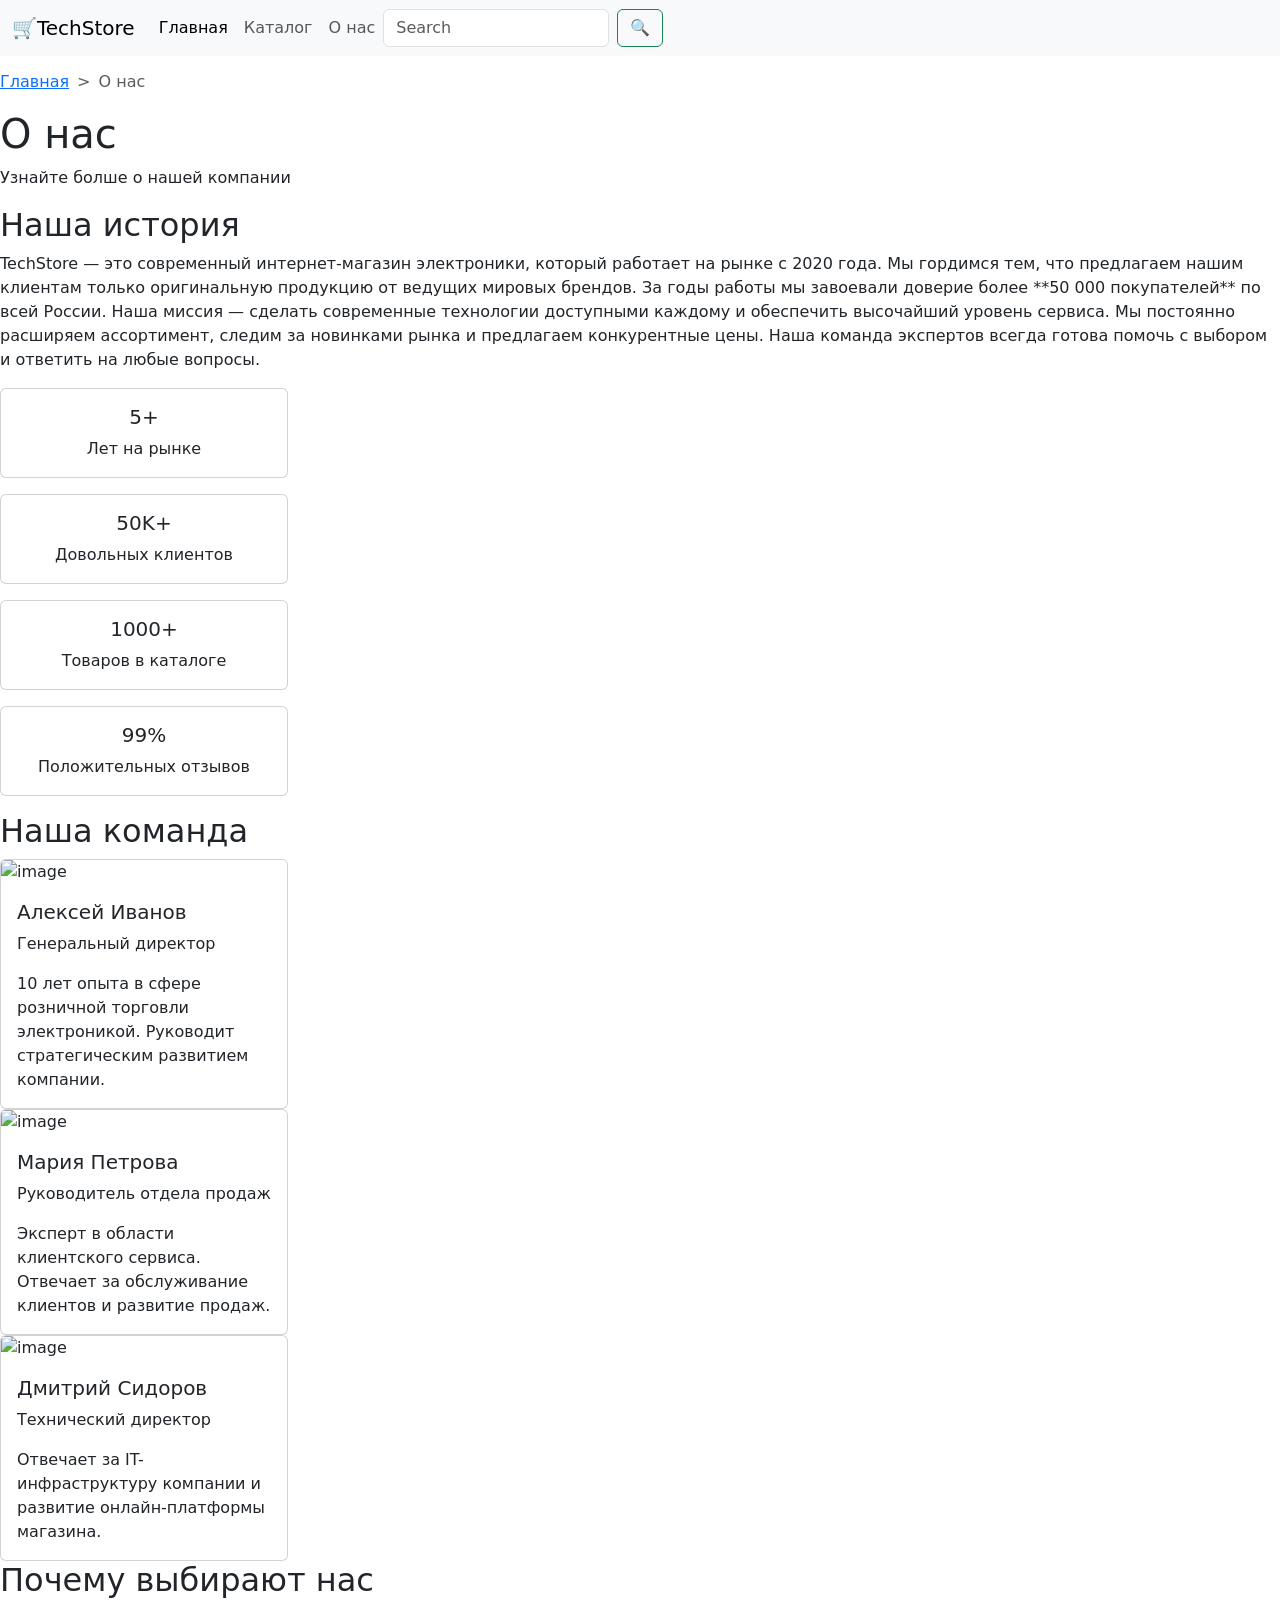
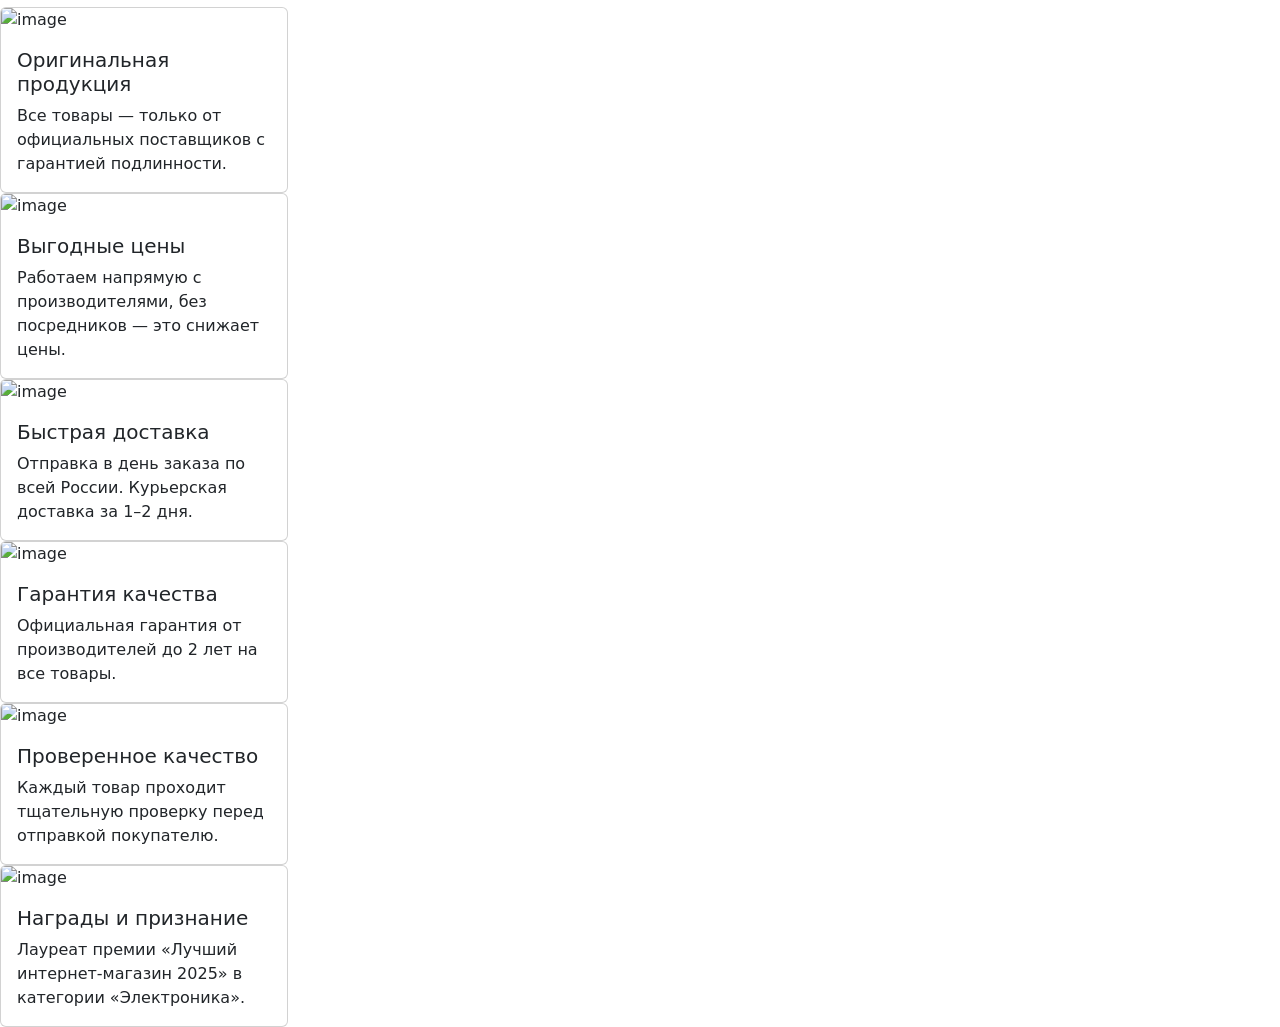
==== about.html @ 9fa6dd86 "Created about.html with team section" ====
<!DOCTYPE html>
<html lang="ru">
<head>
    <meta charset="UTF-8">
    <meta name="viewport" content="width=device-width, initial-scale=1.0">
    <title>🛒TechStore</title>
    <link rel="stylesheet" href="style.css">

    <link href="https://cdn.jsdelivr.net/npm/bootstrap@5.3.8/dist/css/bootstrap.min.css" rel="stylesheet" integrity="sha384-sRIl4kxILFvY47J16cr9ZwB07vP4J8+LH7qKQnuqkuIAvNWLzeN8tE5YBujZqJLB" crossorigin="anonymous">
</head>



<body>
    <section  class="navigation">
        <nav class="navbar navbar-expand-lg bg-body-tertiary">
  <div class="container-fluid">
    <a class="navbar-brand" href="#">🛒TechStore</a>
    <button class="navbar-toggler" type="button" data-bs-toggle="collapse" data-bs-target="#navbarNav" aria-controls="navbarNav" aria-expanded="false" aria-label="Toggle navigation">
      <span class="navbar-toggler-icon"></span>
    </button>

    <div class="collapse navbar-collapse" id="navbarNav">
      <ul class="navbar-nav">
        <li class="nav-item">
          <a class="nav-link active" aria-current="page" href="index.html">Главная</a>
        </li>
        <li class="nav-item">
          <a class="nav-link" href="catalog.html">Каталог</a>
        </li>
        <li class="nav-item">
          <a class="nav-link" href="about.html">О нас</a>
        </li>
      </ul>
      <form class="d-flex me-2" role="search">
      <input class="form-control me-2" type="search" placeholder="Search" aria-label="Search"/>
      <button class="btn btn-outline-success" type="submit">🔍</button>
    </form>
    </div>
  </div>
</section>

<main>
  <section class="main-about">
    <nav style="--bs-breadcrumb-divider: '>';" aria-label="breadcrumb">
  <ol class="breadcrumb">
    <li class="breadcrumb-item"><a href="index.html">Главная</a></li>
    <li class="breadcrumb-item active" aria-current="page">О нас</li>
  </ol>
</nav>
    <h1 class="title">О нас </h1>
    <p>Узнайте болше о нашей компании</p>
  </section>


  <section class="about">
    <h2>Наша история</h2>
    <p>
        TechStore — это современный интернет-магазин электроники, который работает на рынке с 2020 года. Мы гордимся тем, что предлагаем нашим клиентам только оригинальную продукцию от ведущих мировых брендов.

За годы работы мы завоевали доверие более **50 000 покупателей** по всей России. Наша миссия — сделать современные технологии доступными каждому и обеспечить высочайший уровень сервиса.

Мы постоянно расширяем ассортимент, следим за новинками рынка и предлагаем конкурентные цены. Наша команда экспертов всегда готова помочь с выбором и ответить на любые вопросы.
    </p>
    <div class="card-about">
        <div class="card text-center mb-3" style="width: 18rem;">
        <div class="card-body">
            <h5 class="card-title">5+</h5>
            <p class="card-text">Лет на рынке</p>
        </div>
    </div>


    <div class="card text-center mb-3" style="width: 18rem;">
        <div class="card-body">
            <h5 class="card-title">50K+</h5>
            <p class="card-text">Довольных клиентов</p>
        </div>
    </div>


    <div class="card text-center mb-3" style="width: 18rem;">
        <div class="card-body">
            <h5 class="card-title">1000+</h5>
            <p class="card-text">Товаров в каталоге</p>
        </div>
    </div>

    <div class="card text-center mb-3" style="width: 18rem;">
        <div class="card-body">
            <h5 class="card-title">99%</h5>
            <p class="card-text">Положительных отзывов</p>
        </div>
    </div>
    </div>
  </section>

  <section class="team">
    <h2>Наша команда</h2>
    <div class="team-cards">
        <div class="card" style="width: 18rem;">
  <img src="..." class="card-img-top" alt="image">
  <div class="card-body">
    <h5 class="card-title">Aлексей Иванов</h5>
    <p class="post">Генеральный директор</p>
    <p class="card-text">10 лет опыта в сфере розничной торговли электроникой. Руководит стратегическим развитием компании.</p>
  </div>
</div>
    </div>


    <div class="team-cards">
        <div class="card" style="width: 18rem;">
  <img src="..." class="card-img-top" alt="image">
  <div class="card-body">
    <h5 class="card-title">Мария Петрова</h5>
    <p class="post">Руководитель отдела продаж</p>
    <p class="card-text">Эксперт в области клиентского сервиса. Отвечает за обслуживание клиентов и развитие продаж.</p>
  </div>
</div>
    </div>


    <div class="team-cards">
        <div class="card" style="width: 18rem;">
  <img src="..." class="card-img-top" alt="image">
  <div class="card-body">
    <h5 class="card-title">Дмитрий Сидоров</h5>
    <p class="post">Технический директор</p>
    <p class="card-text">Отвечает за IT-инфраструктуру компании и развитие онлайн-платформы магазина.</p>
  </div>
</div>
    </div>
  </section>

  <section class="choose-us">
    <h2>Почему выбирают нас</h2>
    <div class="choose-us-cards">
        <div class="team-cards">
  <div class="card" style="width: 18rem;">
    <img src="..." class="card-img-top" alt="image">
    <div class="card-body">
      <h5 class="card-title">Оригинальная продукция</h5>
      <p class="card-text">Все товары — только от официальных поставщиков с гарантией подлинности.</p>
    </div>
  </div>

  <div class="card" style="width: 18rem;">
    <img src="..." class="card-img-top" alt="image">
    <div class="card-body">
      <h5 class="card-title">Выгодные цены</h5>
      <p class="card-text">Работаем напрямую с производителями, без посредников — это снижает цены.</p>
    </div>
  </div>

  <div class="card" style="width: 18rem;">
    <img src="..." class="card-img-top" alt="image">
    <div class="card-body">
      <h5 class="card-title">Быстрая доставка</h5>
      <p class="card-text">Отправка в день заказа по всей России. Курьерская доставка за 1–2 дня.</p>
    </div>
  </div>

  <div class="card" style="width: 18rem;">
    <img src="..." class="card-img-top" alt="image">
    <div class="card-body">
      <h5 class="card-title">Гарантия качества</h5>
      <p class="card-text">Официальная гарантия от производителей до 2 лет на все товары.</p>
    </div>
  </div>

  <div class="card" style="width: 18rem;">
    <img src="..." class="card-img-top" alt="image">
    <div class="card-body">
      <h5 class="card-title">Проверенное качество</h5>
      <p class="card-text">Каждый товар проходит тщательную проверку перед отправкой покупателю.</p>
    </div>
  </div>

  <div class="card" style="width: 18rem;">
    <img src="..." class="card-img-top" alt="image">
    <div class="card-body">
      <h5 class="card-title">Награды и признание</h5>
      <p class="card-text">Лауреат премии «Лучший интернет-магазин 2025» в категории «Электроника».</p>
    </div>
  </div>
</div>

    </div>
  </section>
</main>


    <script src="https://cdn.jsdelivr.net/npm/bootstrap@5.3.8/dist/js/bootstrap.bundle.min.js" integrity="sha384-FKyoEForCGlyvwx9Hj09JcYn3nv7wiPVlz7YYwJrWVcXK/BmnVDxM+D2scQbITxI" crossorigin="anonymous"></script>
</body>
</html>
---- style.css ----
* {
    margin: 0;
    padding: 0;
    box-sizing: border-box;
}
body {
    padding-top: 70px;
}
.navigation {
    position: fixed;
    top: 0;
    left: 0;
    right: 0;
    z-index: 1000;
}
.main {
    display: flex;
    flex-direction: column;
    align-items: center;
    justify-content: center;
}
.price {
    display: flex;
}
.old-price {
    margin-right: 10px;
}
.popular-products-card {
    display: flex;
}
.advantages-cards {
    display: flex;
}
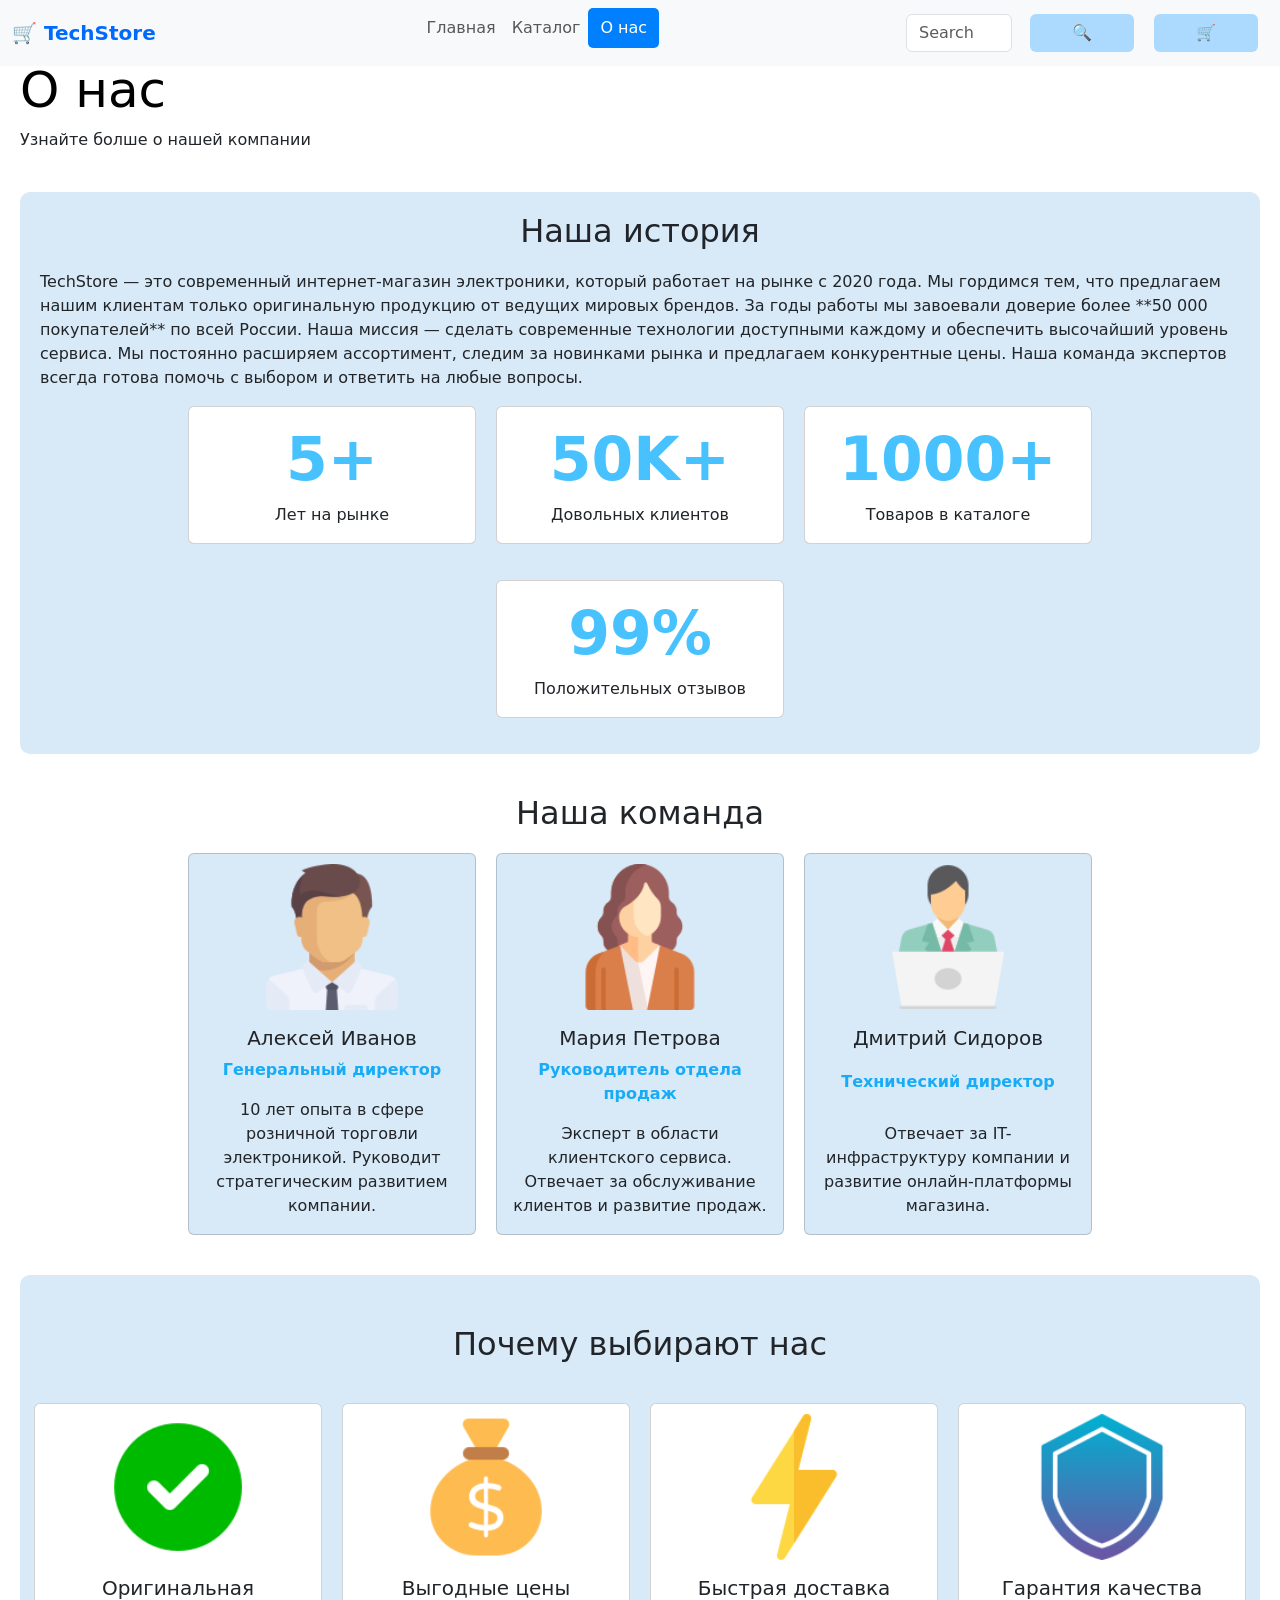
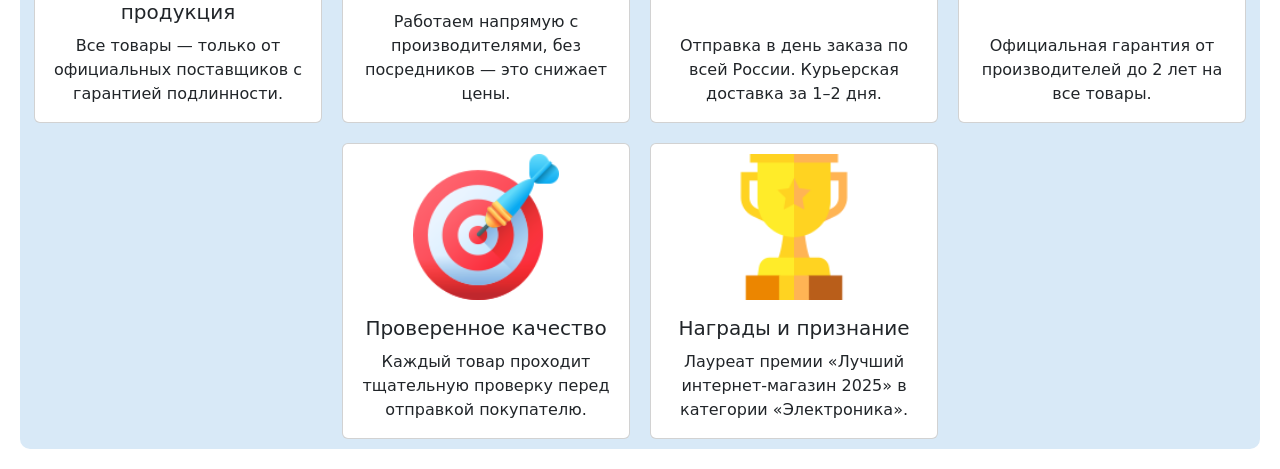
==== commit 5fcb4250: "Added CSS styles for about.html" ====
--- a/about.html
+++ b/about.html
@@ -12,33 +12,39 @@
 
 
 <body>
-    <section  class="navigation">
-        <nav class="navbar navbar-expand-lg bg-body-tertiary">
-  <div class="container-fluid">
-    <a class="navbar-brand" href="#">🛒TechStore</a>
-    <button class="navbar-toggler" type="button" data-bs-toggle="collapse" data-bs-target="#navbarNav" aria-controls="navbarNav" aria-expanded="false" aria-label="Toggle navigation">
-      <span class="navbar-toggler-icon"></span>
-    </button>
-
-    <div class="collapse navbar-collapse" id="navbarNav">
-      <ul class="navbar-nav">
-        <li class="nav-item">
-          <a class="nav-link active" aria-current="page" href="index.html">Главная</a>
-        </li>
-        <li class="nav-item">
-          <a class="nav-link" href="catalog.html">Каталог</a>
-        </li>
-        <li class="nav-item">
-          <a class="nav-link" href="about.html">О нас</a>
-        </li>
-      </ul>
-      <form class="d-flex me-2" role="search">
-      <input class="form-control me-2" type="search" placeholder="Search" aria-label="Search"/>
-      <button class="btn btn-outline-success" type="submit">🔍</button>
-    </form>
-    </div>
-  </div>
+    <section class="navigation">
+  <nav class="navbar navbar-expand-lg bg-body-tertiary">
+    <div class="container-fluid">
+      <a class="navbar-brand">🛒 TechStore</a>
+      <button class="navbar-toggler" type="button" data-bs-toggle="collapse" data-bs-target="#navbarNav" aria-controls="navbarNav" aria-expanded="false" aria-label="Toggle navigation">
+        <span class="navbar-toggler-icon"></span>
+      </button>
+
+      <div class="collapse navbar-collapse" id="navbarNav">
+        
+        <ul class="navbar-nav mx-auto">
+          <li class="nav-item">
+            <a class="nav-link" aria-current="page" href="index.html">Главная</a>
+          </li>
+          <li class="nav-item">
+            <a class="nav-link" href="catalog.html">Каталог</a>
+          </li>
+          <li class="nav-item">
+            <a class="nav-link active" href="about.html">О нас</a>
+          </li>
+        </ul>
+
+        
+        <form class="d-flex ms-center" role="search">
+          <input class="form-control me-2" type="search" placeholder="Search" aria-label="Search"/>
+          <button class="btn btn-outline-success" type="submit">🔍</button>
+          <button class="btn btn-outline-success" type="submit">🛒</button>
+        </form>
+      </div>
+    </div>
+  </nav>
 </section>
+
 
 <main>
   <section class="main-about">
@@ -99,93 +105,92 @@
     <h2>Наша команда</h2>
     <div class="team-cards">
         <div class="card" style="width: 18rem;">
-  <img src="..." class="card-img-top" alt="image">
-  <div class="card-body">
-    <h5 class="card-title">Aлексей Иванов</h5>
-    <p class="post">Генеральный директор</p>
-    <p class="card-text">10 лет опыта в сфере розничной торговли электроникой. Руководит стратегическим развитием компании.</p>
-  </div>
-</div>
-    </div>
+        <img src="img/about/boss.png" class="card-img-top" alt="image">
+        <div class="card-body">
+          <h5 class="card-title">Aлексей Иванов</h5>
+          <p class="post">Генеральный директор</p>
+          <p class="card-text">10 лет опыта в сфере розничной торговли электроникой. Руководит стратегическим развитием компании.</p>
+        </div>
+      </div>
+
 
 
     <div class="team-cards">
         <div class="card" style="width: 18rem;">
-  <img src="..." class="card-img-top" alt="image">
-  <div class="card-body">
-    <h5 class="card-title">Мария Петрова</h5>
-    <p class="post">Руководитель отдела продаж</p>
-    <p class="card-text">Эксперт в области клиентского сервиса. Отвечает за обслуживание клиентов и развитие продаж.</p>
-  </div>
-</div>
+        <img src="img/about/boss2.png" class="card-img-top" alt="image">
+        <div class="card-body">
+          <h5 class="card-title">Мария Петрова</h5>
+          <p class="post">Руководитель отдела продаж</p>
+          <p class="card-text">Эксперт в области клиентского сервиса. Отвечает за обслуживание клиентов и развитие продаж.</p>
+        </div>
+      </div>
     </div>
 
 
     <div class="team-cards">
         <div class="card" style="width: 18rem;">
-  <img src="..." class="card-img-top" alt="image">
-  <div class="card-body">
-    <h5 class="card-title">Дмитрий Сидоров</h5>
-    <p class="post">Технический директор</p>
-    <p class="card-text">Отвечает за IT-инфраструктуру компании и развитие онлайн-платформы магазина.</p>
-  </div>
-</div>
+        <img src="img/about/boss of technical.png" class="card-img-top" alt="image">
+        <div class="card-body">
+          <h5 class="card-title">Дмитрий Сидоров</h5>
+          <p class="post">Технический директор</p>
+          <p class="card-text">Отвечает за IT-инфраструктуру компании и развитие онлайн-платформы магазина.</p>
+        </div>
+      </div>
     </div>
   </section>
 
   <section class="choose-us">
     <h2>Почему выбирают нас</h2>
     <div class="choose-us-cards">
-        <div class="team-cards">
-  <div class="card" style="width: 18rem;">
-    <img src="..." class="card-img-top" alt="image">
-    <div class="card-body">
-      <h5 class="card-title">Оригинальная продукция</h5>
-      <p class="card-text">Все товары — только от официальных поставщиков с гарантией подлинности.</p>
-    </div>
-  </div>
-
-  <div class="card" style="width: 18rem;">
-    <img src="..." class="card-img-top" alt="image">
-    <div class="card-body">
-      <h5 class="card-title">Выгодные цены</h5>
-      <p class="card-text">Работаем напрямую с производителями, без посредников — это снижает цены.</p>
-    </div>
-  </div>
-
-  <div class="card" style="width: 18rem;">
-    <img src="..." class="card-img-top" alt="image">
-    <div class="card-body">
-      <h5 class="card-title">Быстрая доставка</h5>
-      <p class="card-text">Отправка в день заказа по всей России. Курьерская доставка за 1–2 дня.</p>
-    </div>
-  </div>
-
-  <div class="card" style="width: 18rem;">
-    <img src="..." class="card-img-top" alt="image">
-    <div class="card-body">
-      <h5 class="card-title">Гарантия качества</h5>
-      <p class="card-text">Официальная гарантия от производителей до 2 лет на все товары.</p>
-    </div>
-  </div>
-
-  <div class="card" style="width: 18rem;">
-    <img src="..." class="card-img-top" alt="image">
-    <div class="card-body">
-      <h5 class="card-title">Проверенное качество</h5>
-      <p class="card-text">Каждый товар проходит тщательную проверку перед отправкой покупателю.</p>
-    </div>
-  </div>
-
-  <div class="card" style="width: 18rem;">
-    <img src="..." class="card-img-top" alt="image">
-    <div class="card-body">
-      <h5 class="card-title">Награды и признание</h5>
-      <p class="card-text">Лауреат премии «Лучший интернет-магазин 2025» в категории «Электроника».</p>
-    </div>
-  </div>
-</div>
-
+        <div class="choose-cards">
+          <div class="card" style="width: 18rem;">
+            <img src="img/about/original.png" class="card-img-top" alt="image">
+            <div class="card-body">
+              <h5 class="card-title">Оригинальная продукция</h5>
+              <p class="card-text">Все товары — только от официальных поставщиков с гарантией подлинности.</p>
+            </div>
+          </div>
+
+        <div class="card" style="width: 18rem;">
+          <img src="img/about/price.png" class="card-img-top" alt="image">
+          <div class="card-body">
+            <h5 class="card-title">Выгодные цены</h5>
+            <p class="card-text">Работаем напрямую с производителями, без посредников — это снижает цены.</p>
+          </div>
+        </div>
+
+        <div class="card" style="width: 18rem;">
+          <img src="img/about/delivery.png" class="card-img-top" alt="image">
+          <div class="card-body">
+            <h5 class="card-title">Быстрая доставка</h5>
+            <p class="card-text">Отправка в день заказа по всей России. Курьерская доставка за 1–2 дня.</p>
+          </div>
+        </div>
+
+        <div class="card" style="width: 18rem;">
+          <img src="img/about/quality.png" class="card-img-top" alt="image">
+          <div class="card-body">
+            <h5 class="card-title">Гарантия качества</h5>
+            <p class="card-text">Официальная гарантия от производителей до 2 лет на все товары.</p>
+          </div>
+        </div>
+
+        <div class="card" style="width: 18rem;">
+          <img src="img/about/proven quality.png" class="card-img-top" alt="image">
+          <div class="card-body">
+            <h5 class="card-title">Проверенное качество</h5>
+            <p class="card-text">Каждый товар проходит тщательную проверку перед отправкой покупателю.</p>
+          </div>
+        </div>
+
+        <div class="card" style="width: 18rem;">
+          <img src="img/about/goblet.png" class="card-img-top" alt="image">
+          <div class="card-body">
+            <h5 class="card-title">Награды и признание</h5>
+            <p class="card-text">Лауреат премии «Лучший интернет-магазин 2025» в категории «Электроника».</p>
+          </div>
+        </div>
+      </div>
     </div>
   </section>
 </main>
--- a/style.css
+++ b/style.css
@@ -1,33 +1,272 @@
 * {
-    margin: 0;
-    padding: 0;
-    box-sizing: border-box;
-}
-body {
-    padding-top: 70px;
+  margin: 0;
+  padding: 0;
+  box-sizing: border-box;
+}
+.page-body {
+  padding-top: 50px;
+  background-color: rgb(233, 244, 255);
 }
 .navigation {
-    position: fixed;
-    top: 0;
-    left: 0;
-    right: 0;
-    z-index: 1000;
-}
+  position: fixed;
+  top: 0;
+  left: 0;
+  right: 0;
+  z-index: 1000;
+}
+.navigation .navbar .navbar-brand {
+  color: rgb(0, 106, 255) !important;
+  font-weight: bold;
+}
+
+.navigation .navbar .nav-link.active {
+  background-color: rgb(0, 128, 255); 
+  color: white; 
+  border-radius: 5px; 
+  padding: 8px 12px; 
+}
+.navigation .navbar .d-flex .btn{
+  background-color: rgb(172, 218, 255);
+  border: none;
+  margin: 0 10px;
+}
+.navbar-nav {
+  padding-bottom: 10px;
+}
+/*--------------------------------------------------*/
 .main {
-    display: flex;
-    flex-direction: column;
-    align-items: center;
-    justify-content: center;
+  display: flex;
+  flex-direction: column;
+  flex-wrap: wrap;
+  align-items: center;
+  justify-content: center;
+  background: linear-gradient(to bottom right, rgb(0, 153, 255), rgb(0, 234, 255) );
+  padding: 30px;
+}
+.title {
+  color: white;
+  font-size: 50px;
+}
+.subtitle {
+  color: white;
+}
+.button {
+  color: white;
+  padding: 10px;
+  border-radius: 10px;
+  background-color: rgb(0, 128, 255);
+  border: none;
+  text-decoration: none;
+}
+.popular-products h2 {
+  font-size: 30px;
+  text-align: center;
+  padding: 20px;
+}
+
+.popular-products-card {
+  display: flex;
+  flex-wrap: wrap;
+  justify-content: center;
+  gap: 20px;
+  margin: 20px;
+}
+.popular-products-card .card {
+  min-height: 500px;
+}
+.card {
+  width: 18rem;
+  height: 100%;
+  display: flex;
+  flex-direction: column;
+  justify-content: space-between;
+  position: relative;
+}
+
+.card-body {
+  display: flex;
+  flex-direction: column;
+  justify-content: space-between;
+}
+
+.btn {
+  width: 100%;
+  margin-top: auto;
+}
+.popular-products-card .card-img-top {
+    padding: 10px 70px 10px 70px;
+    object-position: center;
+    background: linear-gradient(#7b4fdb,#4646c9);
+}
+.popular-products-card .btn {
+  background-color: rgb(0, 204, 255);
+  border: none;
 }
 .price {
-    display: flex;
-}
+  display: flex;
+  flex-direction: row;
+  align-items: center;
+}
+
 .old-price {
-    margin-right: 10px;
-}
-.popular-products-card {
-    display: flex;
+  margin-right: 10px;
+  text-decoration: line-through;
+  font-size: 17px;
+  color: gray;
+}
+.new-price {
+  font-size: 25px;
+  font-weight: bold;
+}
+.badge-red,
+.badge-blue {
+  position: absolute;
+  top: 10px;
+  left: 10px;
+  padding: 3px 10px;
+  border-radius: 7px;
+  color: white;
+}
+.badge-blue {
+  background-color: rgb(2, 213, 255);
+}
+.badge-red {
+  background-color: rgb(255, 79, 79);
+}
+.view-products {
+  width: 300px;
+  display: flex;
+  justify-content: center;
+  align-items: center;
+  padding: 15px 0; 
+  text-decoration: none;
+  border-radius: 10px;
+  border: 1px solid rgb(0, 162, 255);
+  margin: 0 auto;
+}
+/*--------------------------------------------------*/
+.advantages h2 {
+    font-size: 30px;
+    text-align: center;
+    padding: 20px;
 }
 .advantages-cards {
     display: flex;
-}
+    justify-content: center;
+    flex-wrap: wrap;
+    gap: 20px;
+}
+.advantages .card-img-top {
+  padding: 10px 70px;
+}
+
+
+
+
+/*Каталог*/
+.catalog {
+  margin: 20px;
+}
+.catalog .catalog-cards {
+  display: flex;
+  flex-wrap: wrap;
+  justify-content: center;
+  gap: 20px;
+}
+.catalog-cards .card-img-top {
+  padding: 10px 70px 10px 70px;
+  object-position: center;
+  background: linear-gradient(#7b4fdb,#4646c9);
+}
+
+
+
+
+/*О нас*/
+.main-about {
+  margin: 20px;
+  margin-bottom: 40px;
+}
+.main-about .title {
+  color: black;
+}
+
+
+
+.about {
+  background-color: rgb(216, 233, 247);
+  margin: 20px;
+  border-radius: 10px;
+  padding: 20px;
+}
+.about h2 {
+  text-align: center;
+  margin-bottom: 20px;
+}
+.card-about {
+  display: flex;
+  flex-wrap: wrap;
+  gap: 20px;
+  justify-content: center;
+}
+.card-about .card-title {
+  font-size: 60px;
+  color: #48c2ff;
+   font-weight: bold;
+}
+
+
+.team {
+  margin: 20px;
+}
+.team h2 {
+  margin:40px 0 20px;
+  text-align: center;
+}
+.team-cards {
+  display: flex;
+  flex-wrap: wrap;
+  justify-content: center;
+  gap: 20px;
+}
+.team-cards .card {
+  background-color: rgb(216, 233, 247);
+  text-align: center;
+}
+.team-cards .post {
+  color: #18acf7;
+  font-weight: bold;
+}
+.team-cards .card-img-top {
+  padding: 10px 70px 0 70px;
+  object-position: center;
+}
+
+
+.choose-us {
+  background-color: rgb(216, 233, 247);
+  margin: 20px;
+  margin-top: 40px;
+  border-radius: 10px;
+  padding: 10px;
+}
+.choose-us h2 {
+  margin: 40px;
+  text-align: center;
+}
+.choose-cards {
+  display: flex;
+  flex-wrap: wrap;
+  justify-content: center;
+  gap: 20px;
+}
+.choose-cards .card {
+  text-align: center;
+}
+.choose-cards .card-title {
+  margin-bottom: 10px;
+}
+.choose-cards .card-img-top {
+  padding: 10px 70px 0 70px;
+  object-position: center;
+}
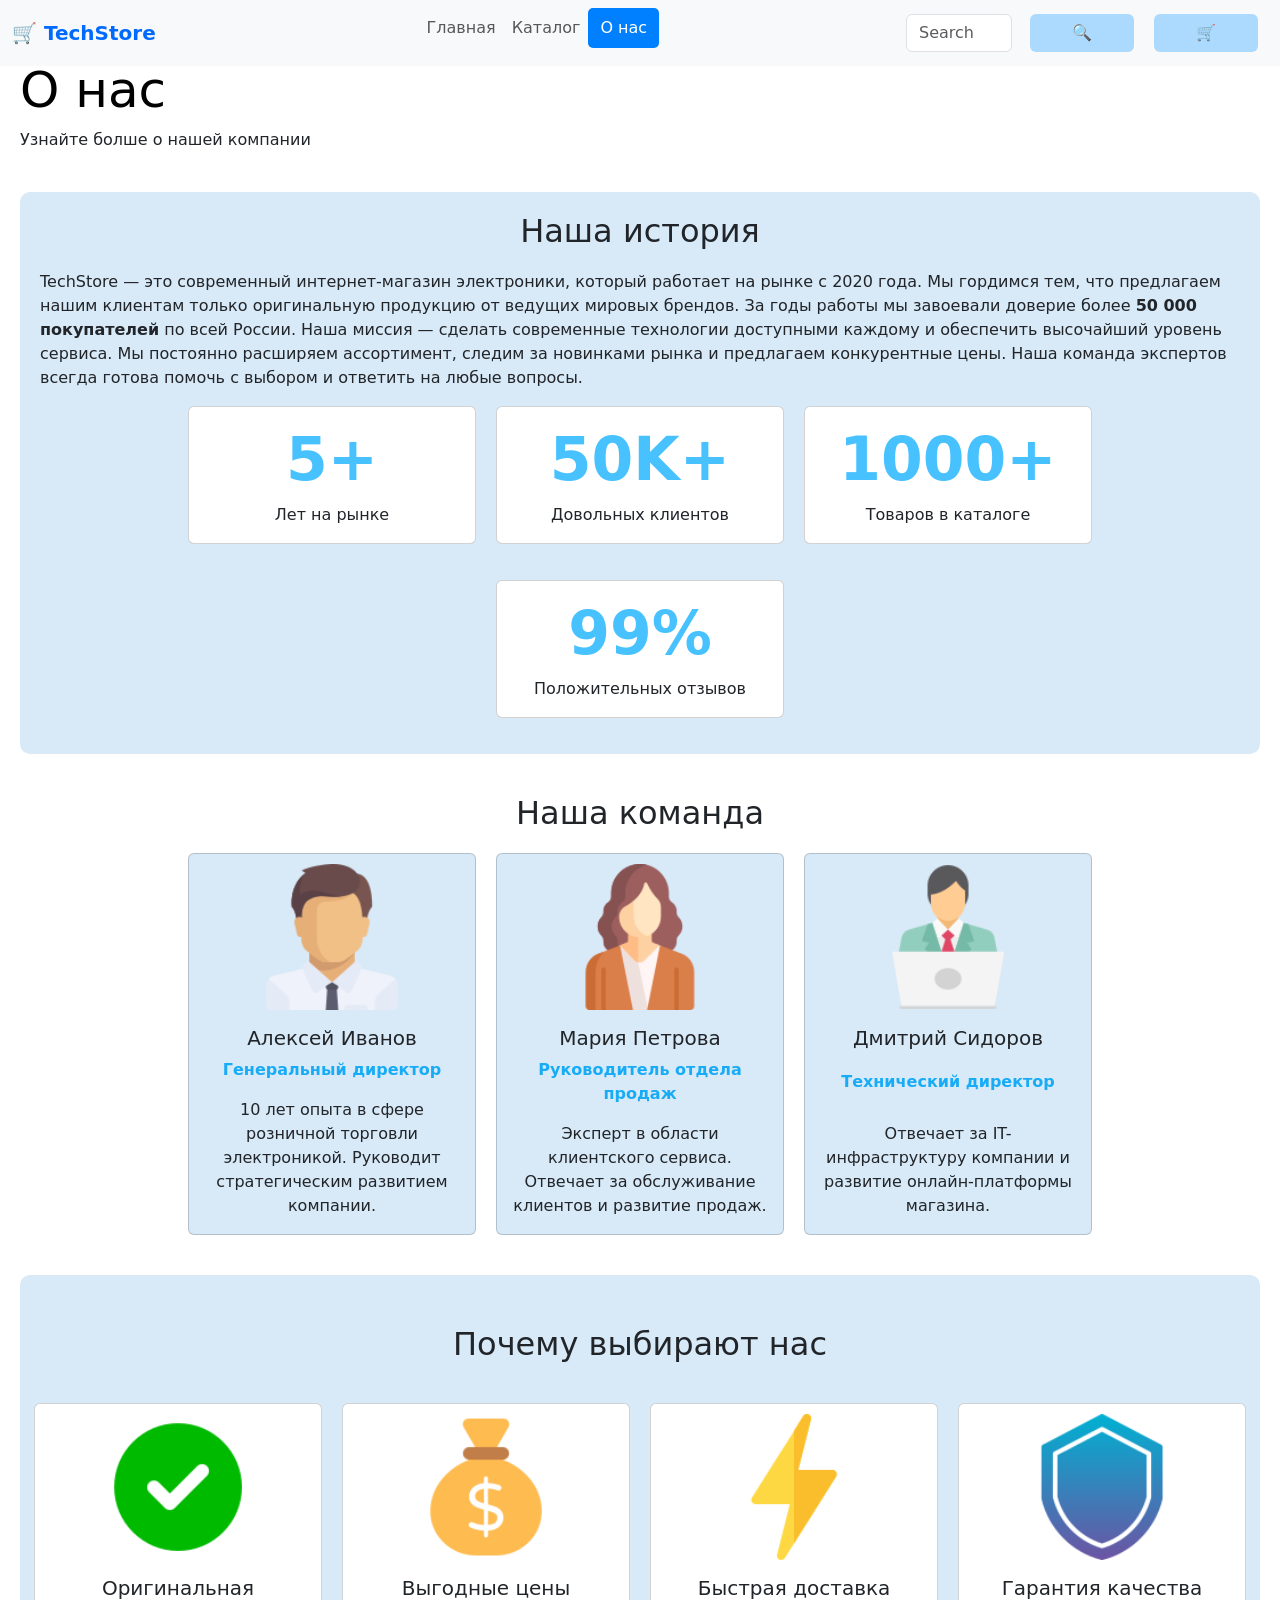
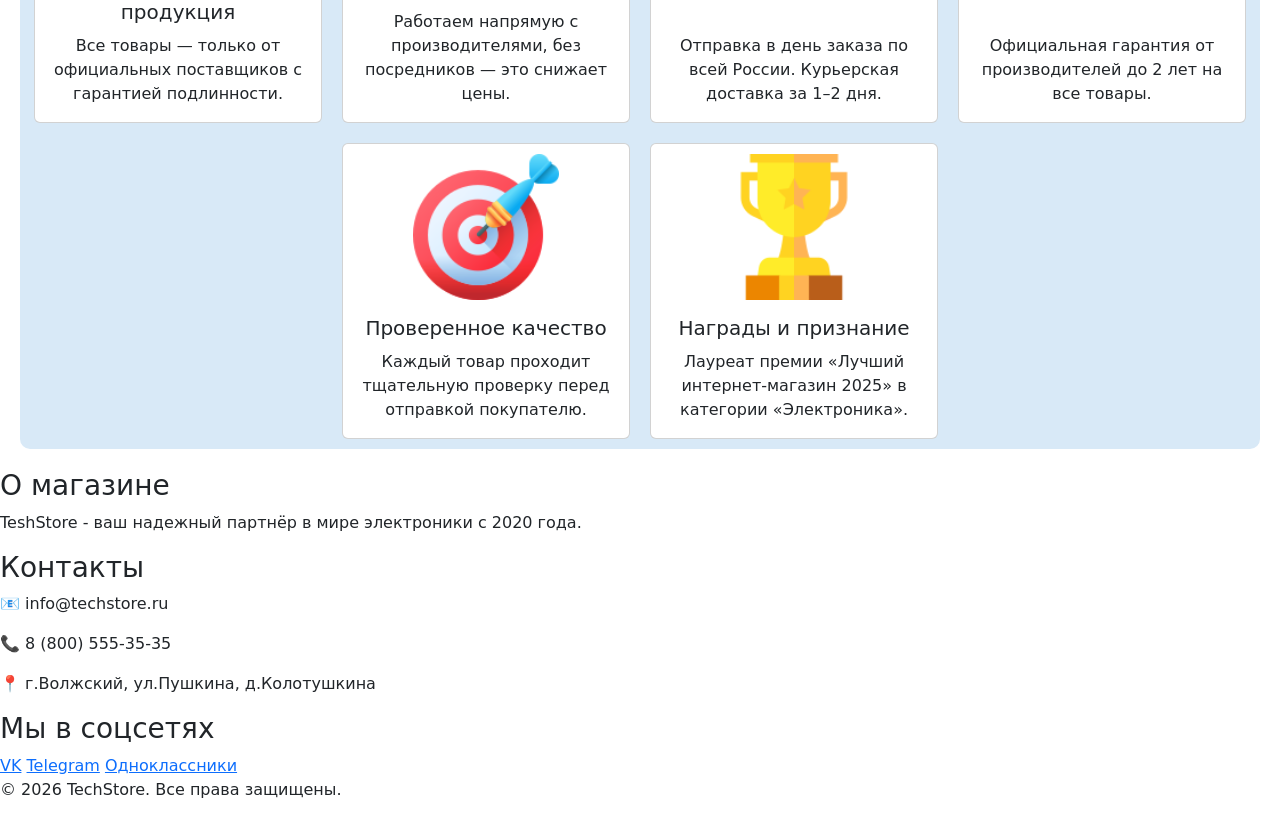
==== commit fa6b342c: "Adding footer to all files" ====
--- a/about.html
+++ b/about.html
@@ -64,7 +64,7 @@
     <p>
         TechStore — это современный интернет-магазин электроники, который работает на рынке с 2020 года. Мы гордимся тем, что предлагаем нашим клиентам только оригинальную продукцию от ведущих мировых брендов.
 
-За годы работы мы завоевали доверие более **50 000 покупателей** по всей России. Наша миссия — сделать современные технологии доступными каждому и обеспечить высочайший уровень сервиса.
+За годы работы мы завоевали доверие более <strong>50 000 покупателей</strong> по всей России. Наша миссия — сделать современные технологии доступными каждому и обеспечить высочайший уровень сервиса.
 
 Мы постоянно расширяем ассортимент, следим за новинками рынка и предлагаем конкурентные цены. Наша команда экспертов всегда готова помочь с выбором и ответить на любые вопросы.
     </p>
@@ -198,4 +198,30 @@
 
     <script src="https://cdn.jsdelivr.net/npm/bootstrap@5.3.8/dist/js/bootstrap.bundle.min.js" integrity="sha384-FKyoEForCGlyvwx9Hj09JcYn3nv7wiPVlz7YYwJrWVcXK/BmnVDxM+D2scQbITxI" crossorigin="anonymous"></script>
 </body>
+
+
+<footer>
+  <div class="footer">
+    <div class="about-shop">
+      <h3>О магазине</h3>
+      <p>TeshStore - ваш надежный партнёр в мире электроники с 2020 года.</p>
+    </div>
+    <div class="contacts">
+      <h3>Контакты</h3>
+      <p>📧 info@techstore.ru</p>
+      <p>📞 8 (800) 555-35-35</p>
+      <p>📍 г.Волжский, ул.Пушкина, д.Колотушкина</p>
+    </div>
+    <div class="in-social-networks">
+      <h3>Мы в соцсетях</h3>
+      <a href="#">VK</a>
+      <a href="#">Telegram</a>
+      <a href="#">Одноклассники</a>
+    </div>
+  </div>
+  <div class="end">
+    <p>© 2026 TechStore. Все права защищены.</p>
+  </div>
+</footer>
+
 </html>
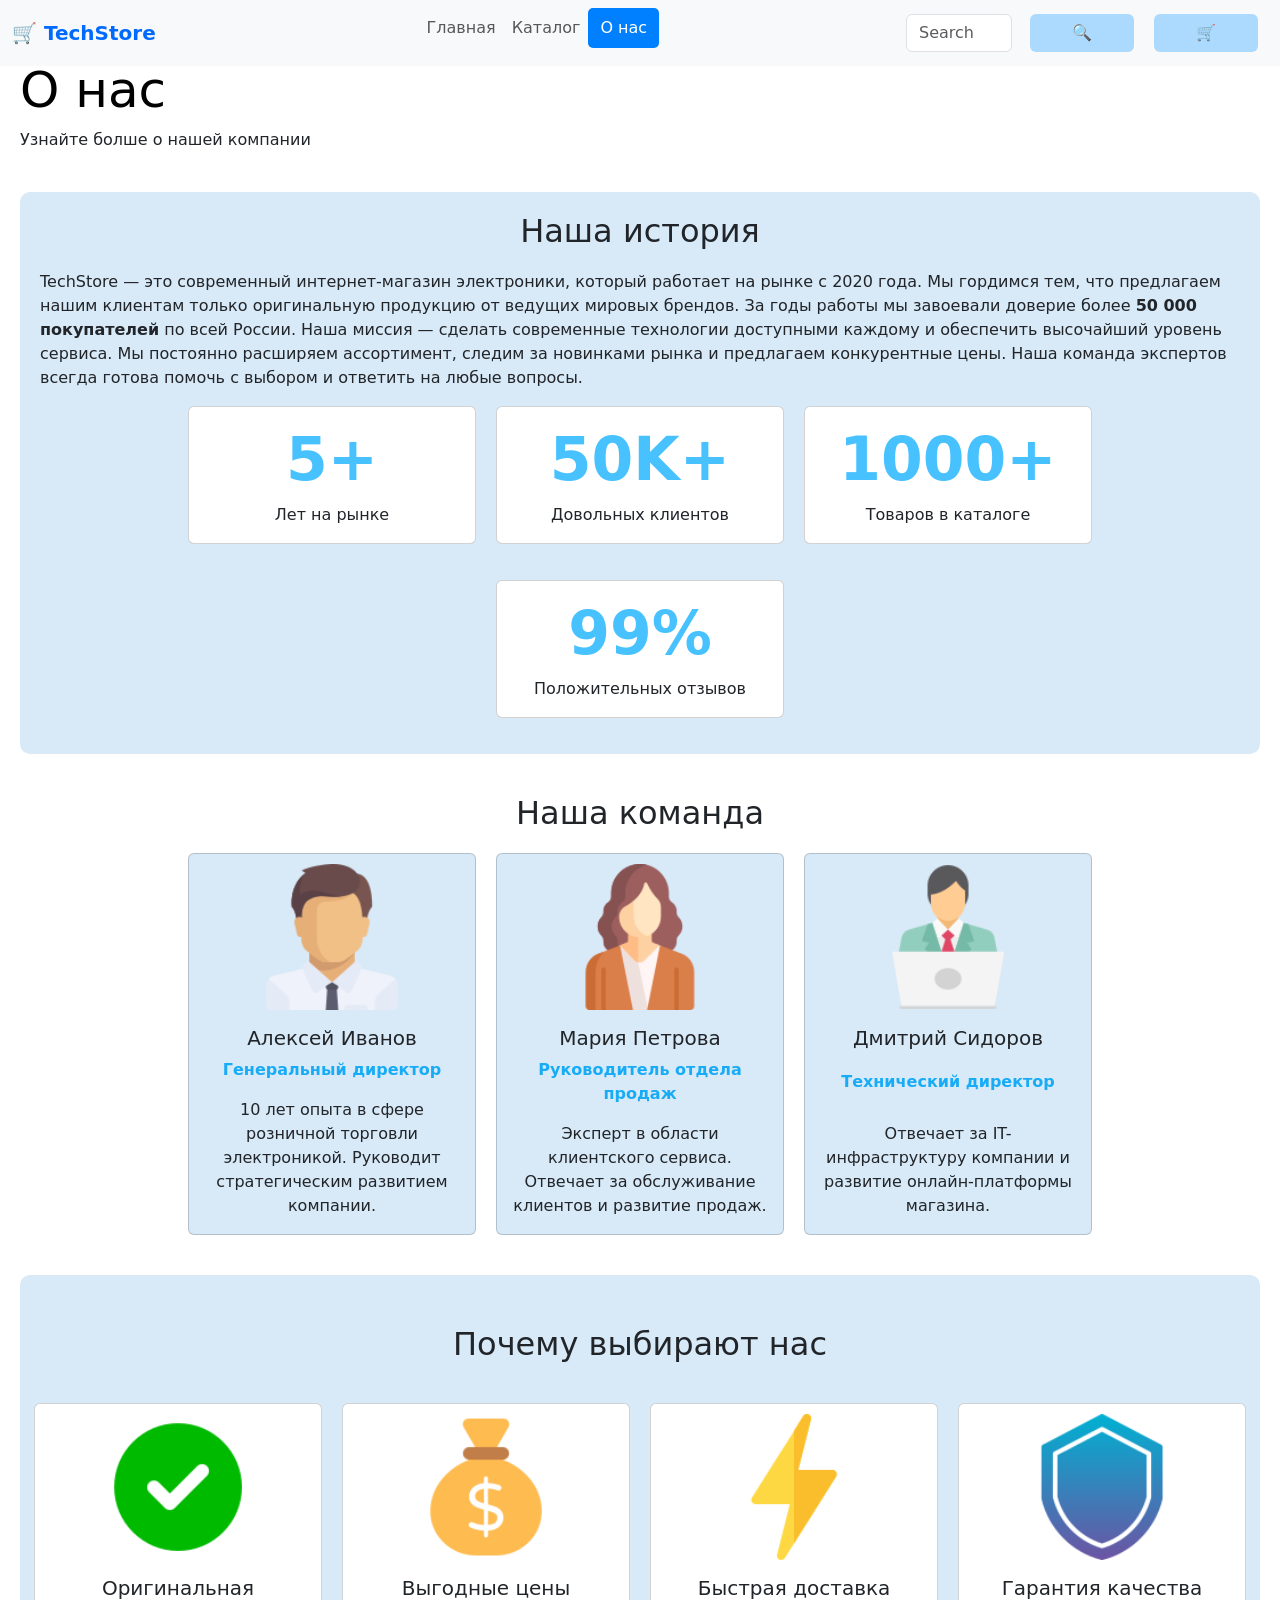
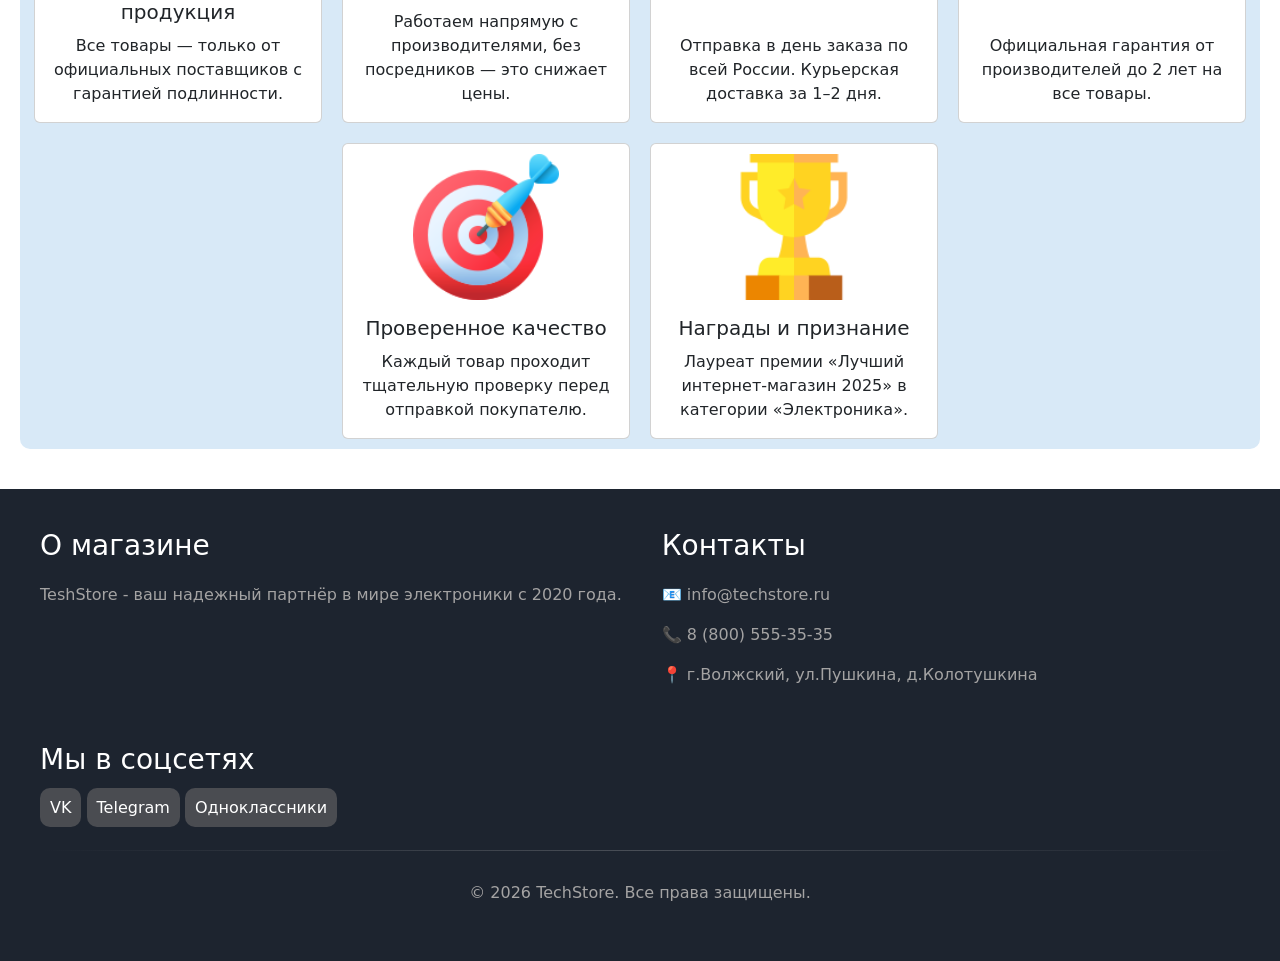
==== commit 18cc0781: "Added media" ====
--- a/about.html
+++ b/about.html
@@ -214,11 +214,12 @@
     </div>
     <div class="in-social-networks">
       <h3>Мы в соцсетях</h3>
-      <a href="#">VK</a>
-      <a href="#">Telegram</a>
-      <a href="#">Одноклассники</a>
+      <a href="#" class="but">VK</a>
+      <a href="#" class="but">Telegram</a>
+      <a href="#" class="but">Одноклассники</a>
     </div>
   </div>
+  <hr class="footer-divider">
   <div class="end">
     <p>© 2026 TechStore. Все права защищены.</p>
   </div>
--- a/style.css
+++ b/style.css
@@ -15,7 +15,7 @@
   z-index: 1000;
 }
 .navigation .navbar .navbar-brand {
-  color: rgb(0, 106, 255) !important;
+  color: rgb(0, 106, 255);
   font-weight: bold;
 }
 
@@ -25,7 +25,7 @@
   border-radius: 5px; 
   padding: 8px 12px; 
 }
-.navigation .navbar .d-flex .btn{
+.navigation .navbar .d-flex .btn {
   background-color: rgb(172, 218, 255);
   border: none;
   margin: 0 10px;
@@ -269,4 +269,55 @@
 .choose-cards .card-img-top {
   padding: 10px 70px 0 70px;
   object-position: center;
-}+}
+
+
+
+/*footer*/
+footer {
+  background-color: rgb(29, 36, 47);
+  margin-top: 40px;
+  color: white;
+  padding: 40px;
+}
+.footer {
+  display: flex;
+  flex-wrap: wrap;
+  gap: 40px;
+}
+.footer p {
+  color: rgb(164, 163, 163);
+}
+.footer h3 {
+  margin-bottom: 20px;
+}
+.but {
+  background-color: rgb(74, 76, 81);
+  color: white;
+  text-decoration: none;
+  padding: 10px;
+  border-radius: 10px;
+}
+.end {
+  color: rgb(164, 163, 163);
+  text-align: center;
+  margin-top: 20px;
+}
+.footer-divider {
+  border: none;
+  height: 1px;
+  background: linear-gradient(to right, transparent, #ccc, transparent); 
+  margin: 30px 0; 
+
+}
+
+
+
+
+@media (max-width: 480px) {
+  .end {
+    text-align: center;
+  }
+}
+
+
